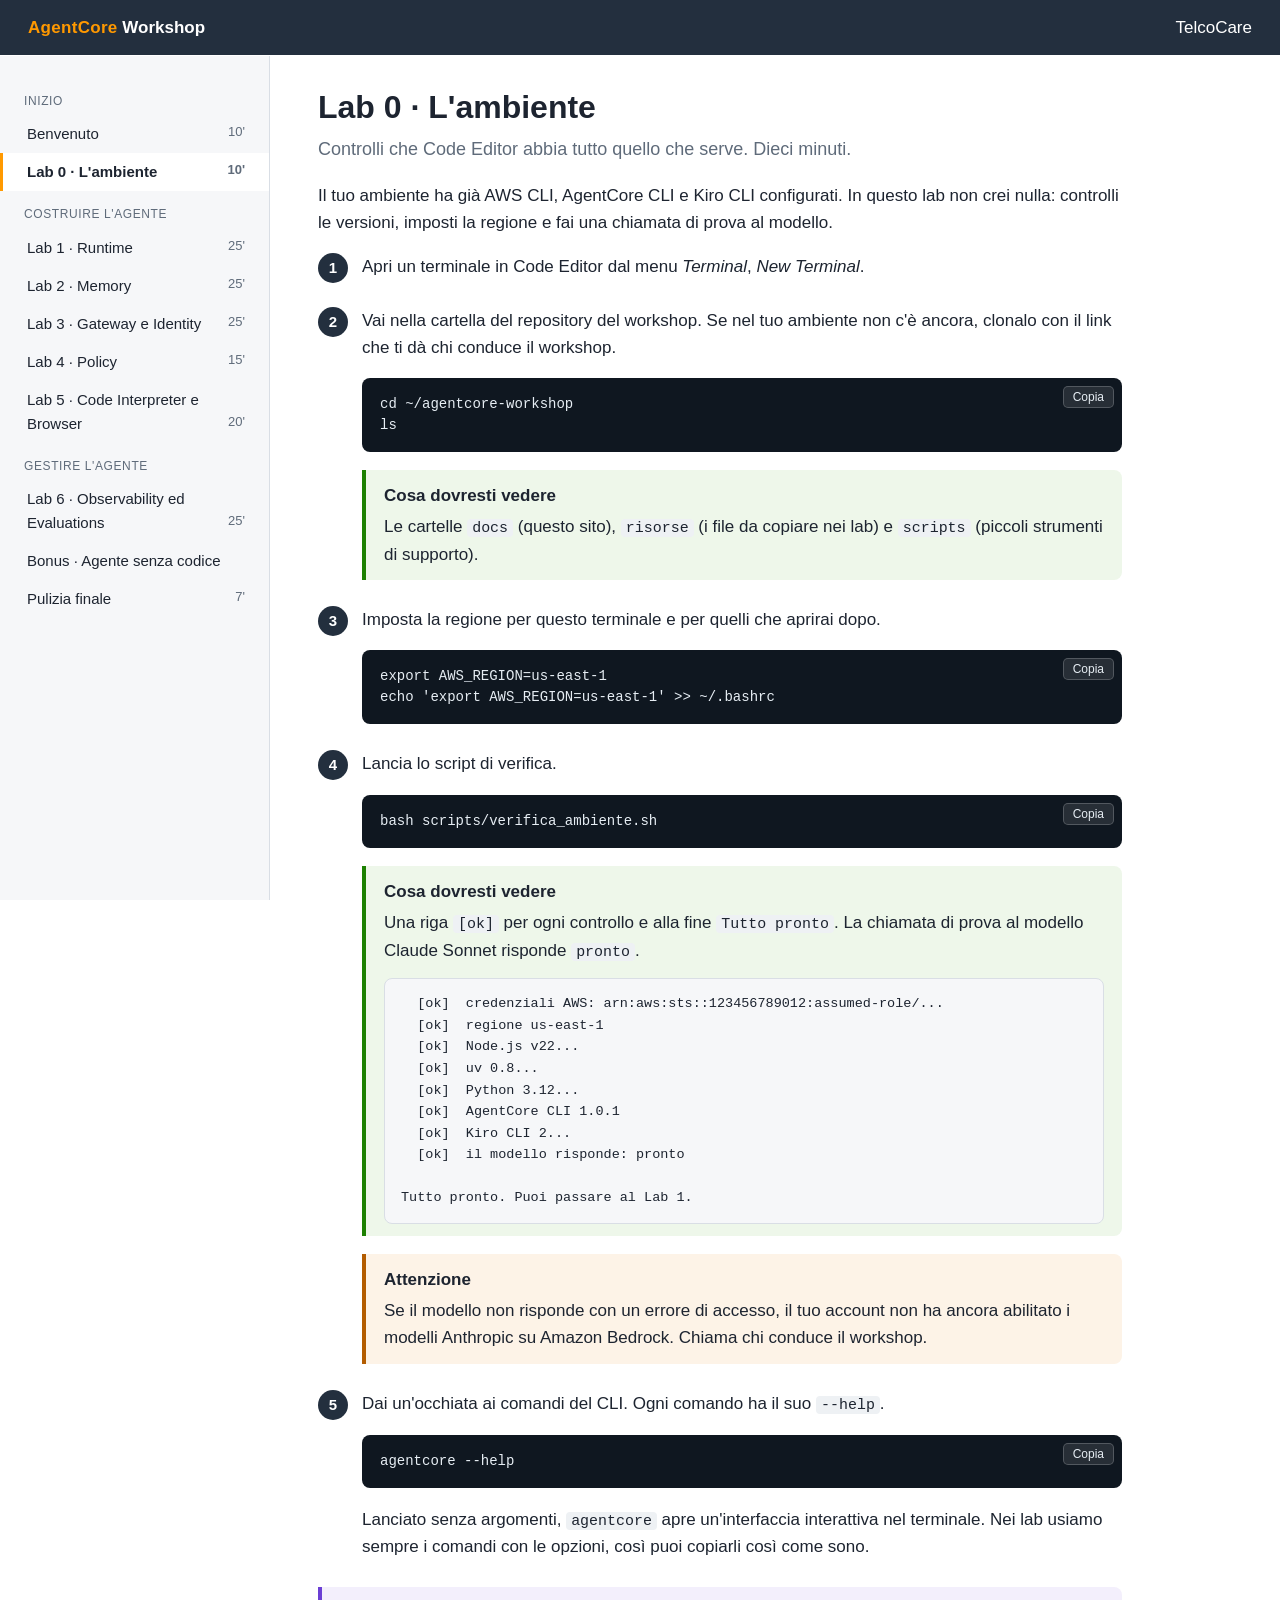
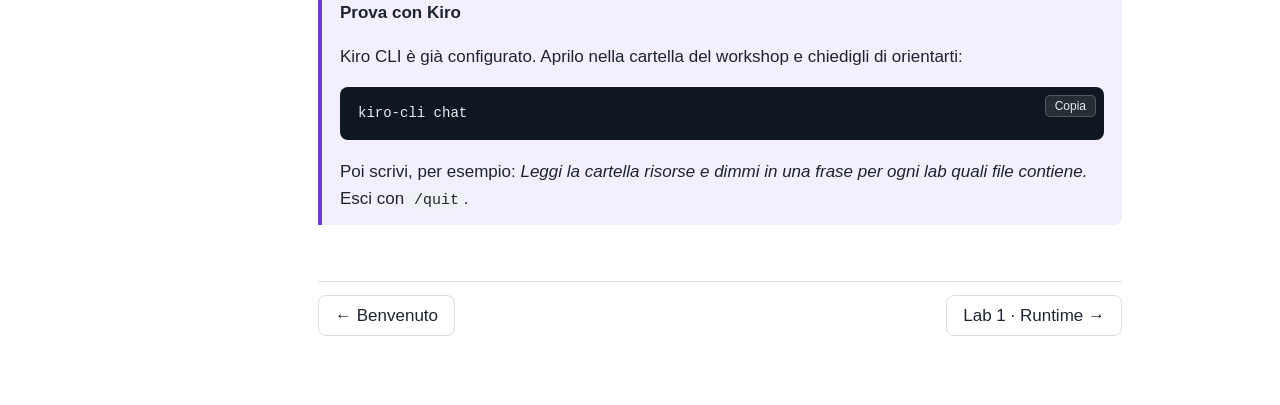
==== docs/lab0.html @ 66e854e3 "Workshop AgentCore: sito dei lab, risorse e script" ====
<!doctype html>
<html lang="it">
<head>
<meta charset="utf-8">
<meta name="viewport" content="width=device-width, initial-scale=1">
<title>Lab 0 · L'ambiente</title>
<link rel="stylesheet" href="assets/stile.css">
</head>
<body>
<header class="testata">
  <button class="menu-bottone" type="button">Menu</button>
  <a href="index.html"><span class="marchio">AgentCore</span> Workshop</a>
  <span class="spazio"></span>
  <span>TelcoCare</span>
</header>
<div class="contenitore">
<nav class="indice"></nav>
<main>

<h1>Lab 0 · L'ambiente</h1>
<p class="sottotitolo">Controlli che Code Editor abbia tutto quello che serve. Dieci minuti.</p>

<p>Il tuo ambiente ha già AWS CLI, AgentCore CLI e Kiro CLI configurati. In questo lab non crei nulla: controlli le versioni, imposti la regione e fai una chiamata di prova al modello.</p>

<ol class="passi">
<li>
  <p>Apri un terminale in Code Editor dal menu <em>Terminal</em>, <em>New Terminal</em>.</p>
</li>

<li>
  <p>Vai nella cartella del repository del workshop. Se nel tuo ambiente non c'è ancora, clonalo con il link che ti dà chi conduce il workshop.</p>
  <div class="blocco"><pre><code>cd ~/agentcore-workshop
ls</code></pre></div>
  <div class="riquadro verifica"><span class="titolo">Cosa dovresti vedere</span>
  Le cartelle <code>docs</code> (questo sito), <code>risorse</code> (i file da copiare nei lab) e <code>scripts</code> (piccoli strumenti di supporto).</div>
</li>

<li>
  <p>Imposta la regione per questo terminale e per quelli che aprirai dopo.</p>
  <div class="blocco"><pre><code>export AWS_REGION=us-east-1
echo 'export AWS_REGION=us-east-1' &gt;&gt; ~/.bashrc</code></pre></div>
</li>

<li>
  <p>Lancia lo script di verifica.</p>
  <div class="blocco"><pre><code>bash scripts/verifica_ambiente.sh</code></pre></div>
  <div class="riquadro verifica"><span class="titolo">Cosa dovresti vedere</span>
  Una riga <code>[ok]</code> per ogni controllo e alla fine <code>Tutto pronto</code>. La chiamata di prova al modello Claude Sonnet risponde <code>pronto</code>.
  <pre class="uscita">  [ok]  credenziali AWS: arn:aws:sts::123456789012:assumed-role/...
  [ok]  regione us-east-1
  [ok]  Node.js v22...
  [ok]  uv 0.8...
  [ok]  Python 3.12...
  [ok]  AgentCore CLI 1.0.1
  [ok]  Kiro CLI 2...
  [ok]  il modello risponde: pronto

Tutto pronto. Puoi passare al Lab 1.</pre></div>
  <div class="riquadro attenzione"><span class="titolo">Attenzione</span>
  Se il modello non risponde con un errore di accesso, il tuo account non ha ancora abilitato i modelli Anthropic su Amazon Bedrock. Chiama chi conduce il workshop.</div>
</li>

<li>
  <p>Dai un'occhiata ai comandi del CLI. Ogni comando ha il suo <code>--help</code>.</p>
  <div class="blocco"><pre><code>agentcore --help</code></pre></div>
  <p>Lanciato senza argomenti, <code>agentcore</code> apre un'interfaccia interattiva nel terminale. Nei lab usiamo sempre i comandi con le opzioni, così puoi copiarli così come sono.</p>
</li>
</ol>

<div class="riquadro kiro"><span class="titolo">Prova con Kiro</span>
<p>Kiro CLI è già configurato. Aprilo nella cartella del workshop e chiedigli di orientarti:</p>
<div class="blocco"><pre><code>kiro-cli chat</code></pre></div>
<p>Poi scrivi, per esempio: <em>Leggi la cartella risorse e dimmi in una frase per ogni lab quali file contiene.</em> Esci con <code>/quit</code>.</p>
</div>

</main>
</div>
<script src="assets/sito.js"></script>
</body>
</html>
---- docs/assets/stile.css ----
:root {
  --blu: #232f3e;
  --arancio: #ff9900;
  --testo: #1d2430;
  --grigio: #5f6b7a;
  --bordo: #d9dee5;
  --sfondo: #f6f7f9;
  --codice: #0f1720;
  --ok: #1d8102;
  --attenzione: #b35c00;
  --kiro: #6b3fd4;
}

* { box-sizing: border-box; }

body {
  margin: 0;
  font-family: -apple-system, BlinkMacSystemFont, "Segoe UI", Roboto, "Helvetica Neue", Arial, sans-serif;
  font-size: 17px;
  line-height: 1.6;
  color: var(--testo);
  background: #fff;
}

header.testata {
  background: var(--blu);
  color: #fff;
  padding: 14px 28px;
  display: flex;
  align-items: center;
  gap: 16px;
  position: sticky;
  top: 0;
  z-index: 10;
}
header.testata a { color: #fff; text-decoration: none; font-weight: 600; }
header.testata .marchio { color: var(--arancio); font-weight: 700; letter-spacing: .3px; }
header.testata .spazio { flex: 1; }
header.testata .menu-bottone { display: none; background: none; border: 1px solid #fff6; color: #fff; border-radius: 6px; padding: 4px 10px; font-size: 15px; }

.contenitore { display: flex; min-height: calc(100vh - 56px); }

nav.indice {
  width: 270px;
  flex-shrink: 0;
  background: var(--sfondo);
  border-right: 1px solid var(--bordo);
  padding: 22px 0;
  position: sticky;
  top: 56px;
  height: calc(100vh - 56px);
  overflow-y: auto;
}
nav.indice a {
  display: block;
  padding: 7px 24px;
  color: var(--testo);
  text-decoration: none;
  font-size: 15px;
  border-left: 3px solid transparent;
}
nav.indice a:hover { background: #eceff3; }
nav.indice a.attivo { border-left-color: var(--arancio); background: #fff; font-weight: 600; }
nav.indice .durata { color: var(--grigio); font-size: 13px; float: right; }
nav.indice .gruppo { padding: 14px 24px 4px; font-size: 12px; text-transform: uppercase; letter-spacing: .6px; color: var(--grigio); }

main {
  flex: 1;
  max-width: 900px;
  padding: 32px 48px 80px;
}

h1 { font-size: 32px; line-height: 1.25; margin: 0 0 8px; }
h2 { font-size: 23px; margin: 40px 0 12px; padding-top: 8px; border-top: 1px solid var(--bordo); }
h3 { font-size: 18px; margin: 28px 0 8px; }
p.sottotitolo { color: var(--grigio); font-size: 18px; margin-top: 0; }

a { color: #0b5cad; }

code {
  font-family: "SF Mono", Menlo, Consolas, monospace;
  font-size: 0.88em;
  background: #eef1f4;
  padding: 1px 5px;
  border-radius: 4px;
}

.blocco {
  position: relative;
  margin: 12px 0 18px;
}
.blocco pre {
  background: var(--codice);
  color: #e6edf3;
  padding: 16px 76px 16px 18px;
  border-radius: 8px;
  overflow-x: auto;
  font-size: 14px;
  line-height: 1.5;
  margin: 0;
}
.blocco pre code { background: none; padding: 0; color: inherit; font-size: inherit; }
.blocco .etichetta {
  display: inline-block;
  font-size: 12px;
  color: var(--grigio);
  margin-bottom: 4px;
  font-family: "SF Mono", Menlo, Consolas, monospace;
}
.blocco button.copia {
  position: absolute;
  top: 8px;
  right: 8px;
  background: #ffffff1a;
  color: #e6edf3;
  border: 1px solid #ffffff33;
  border-radius: 5px;
  font-size: 12px;
  padding: 3px 9px;
  cursor: pointer;
}
.blocco .etichetta + pre + button.copia,
.blocco .etichetta ~ button.copia { top: 30px; }
.blocco button.copia:hover { background: #ffffff33; }

pre.uscita {
  background: var(--sfondo);
  color: var(--testo);
  border: 1px solid var(--bordo);
  padding: 14px 16px;
  border-radius: 8px;
  font-size: 13.5px;
  overflow-x: auto;
  white-space: pre-wrap;
}

.riquadro {
  border-left: 4px solid var(--grigio);
  background: var(--sfondo);
  padding: 12px 18px;
  border-radius: 0 8px 8px 0;
  margin: 18px 0;
}
.riquadro > :first-child { margin-top: 0; }
.riquadro > :last-child { margin-bottom: 0; }
.riquadro .titolo { font-weight: 700; display: block; margin-bottom: 4px; }
.riquadro.concetto { border-left-color: #0b5cad; background: #eef5fc; }
.riquadro.verifica { border-left-color: var(--ok); background: #eef7ea; }
.riquadro.attenzione { border-left-color: var(--attenzione); background: #fdf3e7; }
.riquadro.kiro { border-left-color: var(--kiro); background: #f3effc; }

ol.passi { padding-left: 0; list-style: none; counter-reset: passo; }
ol.passi > li {
  counter-increment: passo;
  position: relative;
  padding-left: 44px;
  margin-bottom: 26px;
}
ol.passi > li::before {
  content: counter(passo);
  position: absolute;
  left: 0;
  top: 0;
  width: 30px;
  height: 30px;
  border-radius: 50%;
  background: var(--blu);
  color: #fff;
  font-weight: 700;
  font-size: 15px;
  display: flex;
  align-items: center;
  justify-content: center;
}

table { border-collapse: collapse; width: 100%; margin: 14px 0; font-size: 15px; }
th, td { border: 1px solid var(--bordo); padding: 8px 12px; text-align: left; vertical-align: top; }
th { background: var(--sfondo); }

.architettura {
  display: grid;
  grid-template-columns: 1fr 1fr 1fr;
  gap: 12px;
  margin: 18px 0;
}
.architettura .casella {
  border: 1px solid var(--bordo);
  border-radius: 10px;
  padding: 12px 14px;
  background: #fff;
  font-size: 15px;
}
.architettura .casella strong { display: block; margin-bottom: 2px; }
.architettura .casella .lab { font-size: 12px; color: #fff; background: var(--arancio); border-radius: 10px; padding: 1px 8px; float: right; }

.navigazione {
  display: flex;
  justify-content: space-between;
  margin-top: 56px;
  padding-top: 20px;
  border-top: 1px solid var(--bordo);
}
.navigazione a {
  text-decoration: none;
  border: 1px solid var(--bordo);
  border-radius: 8px;
  padding: 10px 16px;
  color: var(--testo);
}
.navigazione a:hover { border-color: var(--arancio); }

@media (max-width: 900px) {
  header.testata .menu-bottone { display: inline-block; }
  nav.indice { display: none; position: fixed; top: 56px; left: 0; z-index: 9; box-shadow: 2px 0 12px #0003; }
  nav.indice.aperto { display: block; }
  main { padding: 24px 20px 60px; }
  .architettura { grid-template-columns: 1fr; }
}
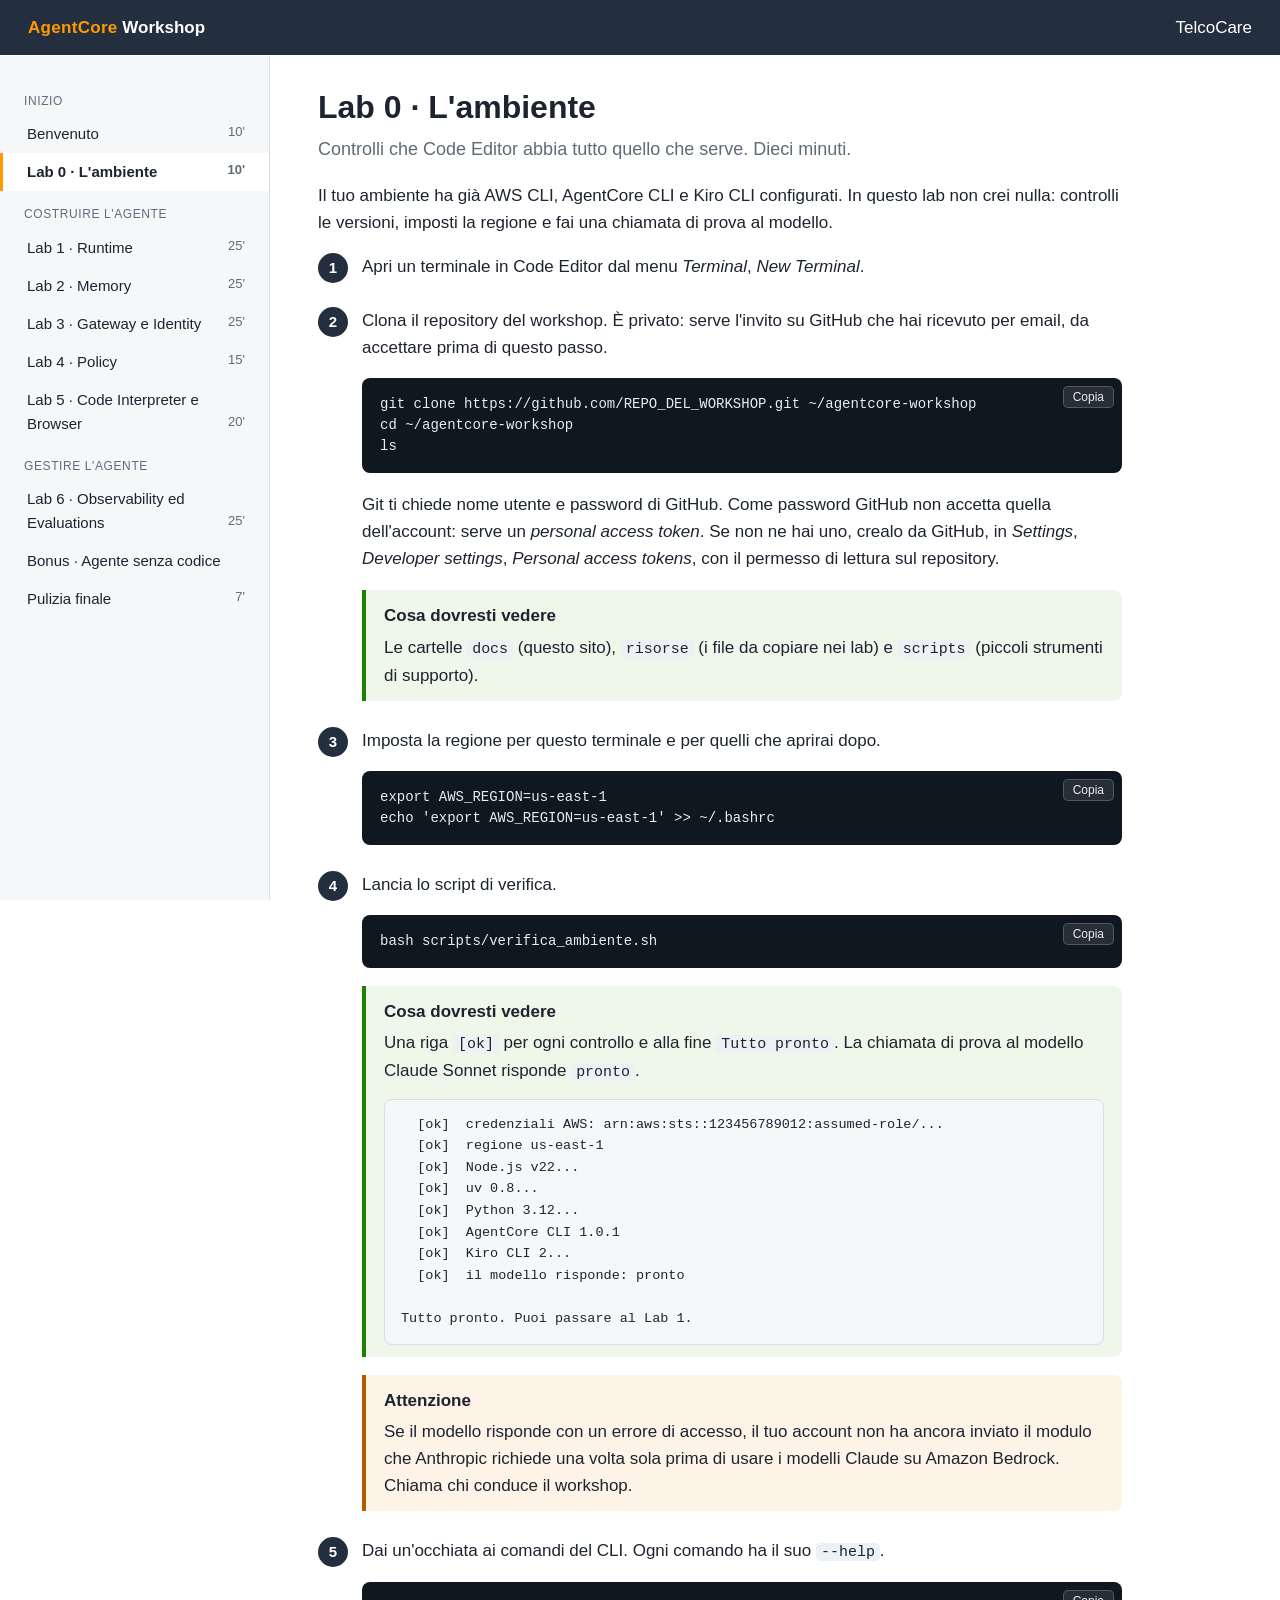
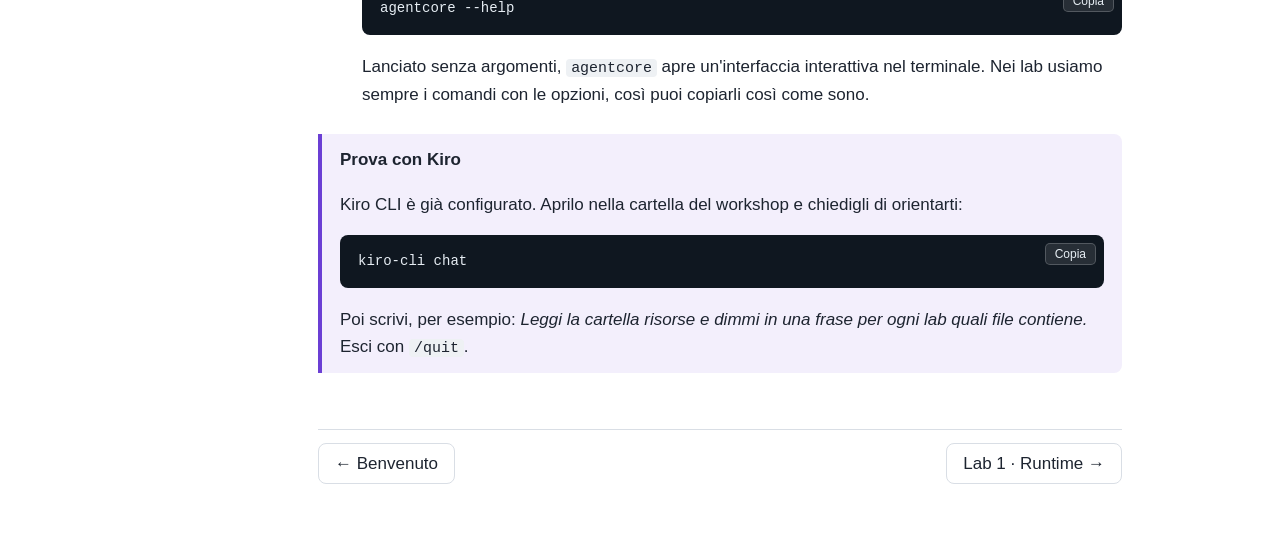
==== commit 87a05cea: "Lab 0: clone del repo privato e modulo Anthropic" ====
--- a/docs/lab0.html
+++ b/docs/lab0.html
@@ -28,9 +28,11 @@
 </li>
 
 <li>
-  <p>Vai nella cartella del repository del workshop. Se nel tuo ambiente non c'è ancora, clonalo con il link che ti dà chi conduce il workshop.</p>
-  <div class="blocco"><pre><code>cd ~/agentcore-workshop
+  <p>Clona il repository del workshop. È privato: serve l'invito su GitHub che hai ricevuto per email, da accettare prima di questo passo.</p>
+  <div class="blocco"><pre><code>git clone https://github.com/REPO_DEL_WORKSHOP.git ~/agentcore-workshop
+cd ~/agentcore-workshop
 ls</code></pre></div>
+  <p>Git ti chiede nome utente e password di GitHub. Come password GitHub non accetta quella dell'account: serve un <em>personal access token</em>. Se non ne hai uno, crealo da GitHub, in <em>Settings</em>, <em>Developer settings</em>, <em>Personal access tokens</em>, con il permesso di lettura sul repository.</p>
   <div class="riquadro verifica"><span class="titolo">Cosa dovresti vedere</span>
   Le cartelle <code>docs</code> (questo sito), <code>risorse</code> (i file da copiare nei lab) e <code>scripts</code> (piccoli strumenti di supporto).</div>
 </li>
@@ -57,7 +59,7 @@
 
 Tutto pronto. Puoi passare al Lab 1.</pre></div>
   <div class="riquadro attenzione"><span class="titolo">Attenzione</span>
-  Se il modello non risponde con un errore di accesso, il tuo account non ha ancora abilitato i modelli Anthropic su Amazon Bedrock. Chiama chi conduce il workshop.</div>
+  Se il modello risponde con un errore di accesso, il tuo account non ha ancora inviato il modulo che Anthropic richiede una volta sola prima di usare i modelli Claude su Amazon Bedrock. Chiama chi conduce il workshop.</div>
 </li>
 
 <li>
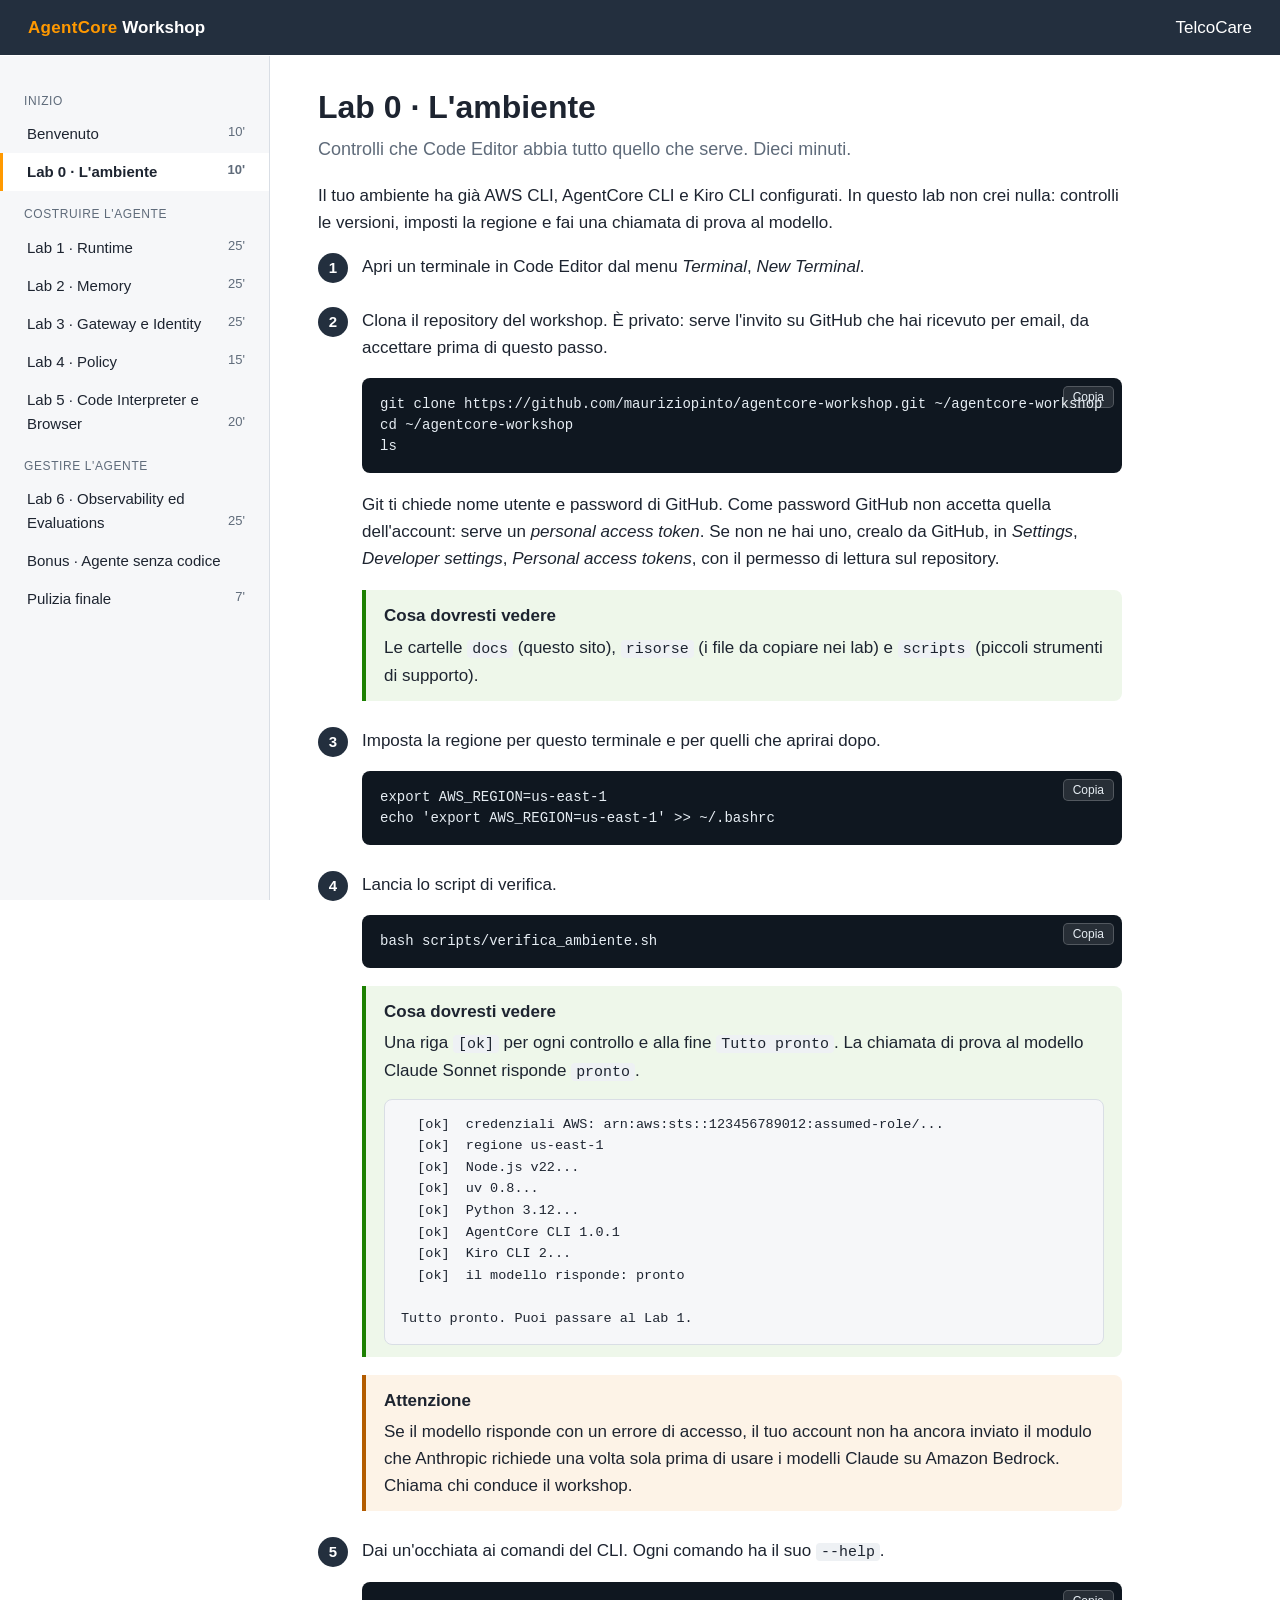
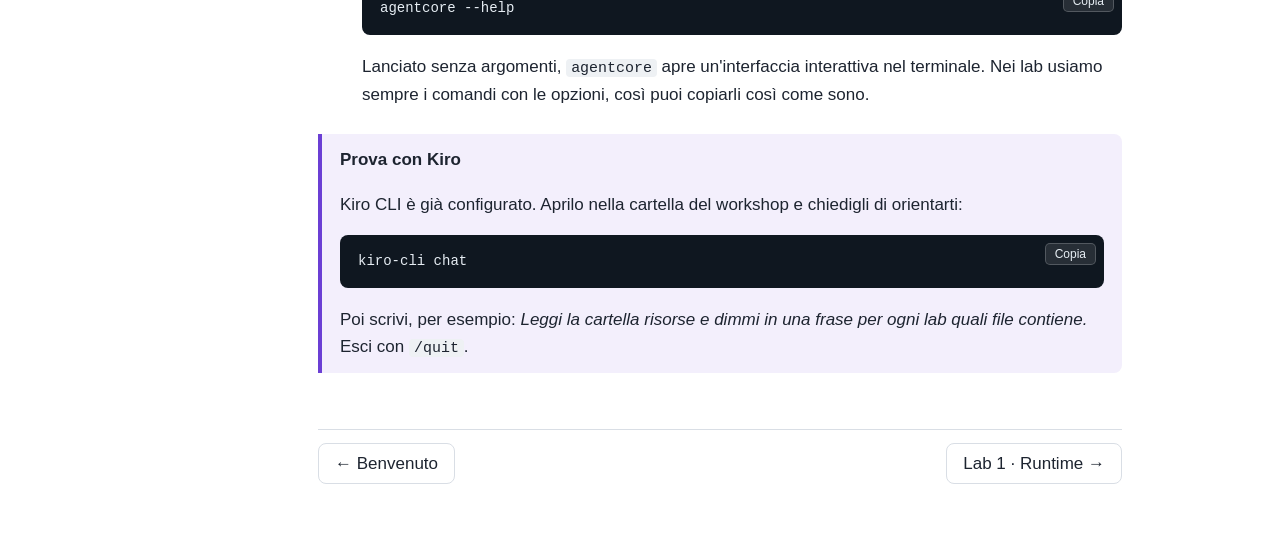
==== commit 3cb84b07: "Lab 0: indirizzo del repository" ====
--- a/docs/lab0.html
+++ b/docs/lab0.html
@@ -29,7 +29,7 @@
 
 <li>
   <p>Clona il repository del workshop. È privato: serve l'invito su GitHub che hai ricevuto per email, da accettare prima di questo passo.</p>
-  <div class="blocco"><pre><code>git clone https://github.com/REPO_DEL_WORKSHOP.git ~/agentcore-workshop
+  <div class="blocco"><pre><code>git clone https://github.com/mauriziopinto/agentcore-workshop.git ~/agentcore-workshop
 cd ~/agentcore-workshop
 ls</code></pre></div>
   <p>Git ti chiede nome utente e password di GitHub. Come password GitHub non accetta quella dell'account: serve un <em>personal access token</em>. Se non ne hai uno, crealo da GitHub, in <em>Settings</em>, <em>Developer settings</em>, <em>Personal access tokens</em>, con il permesso di lettura sul repository.</p>
